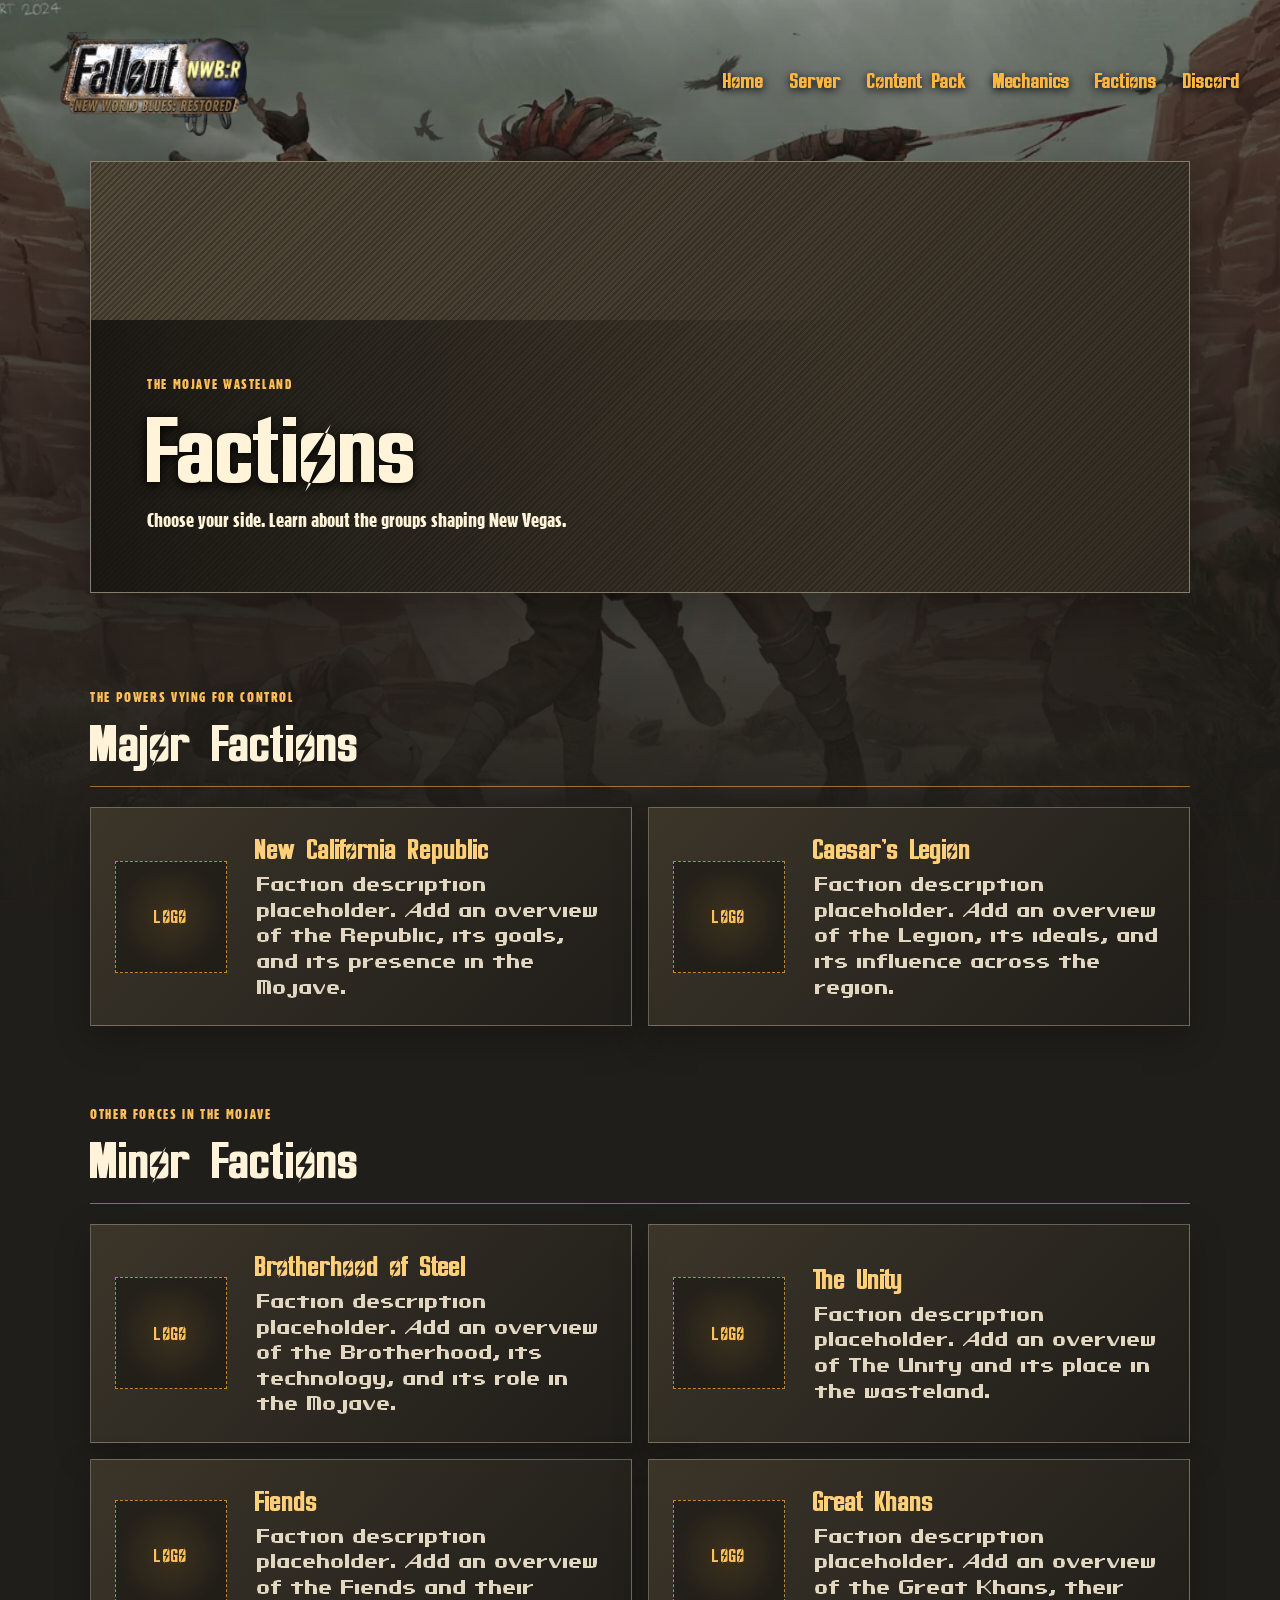
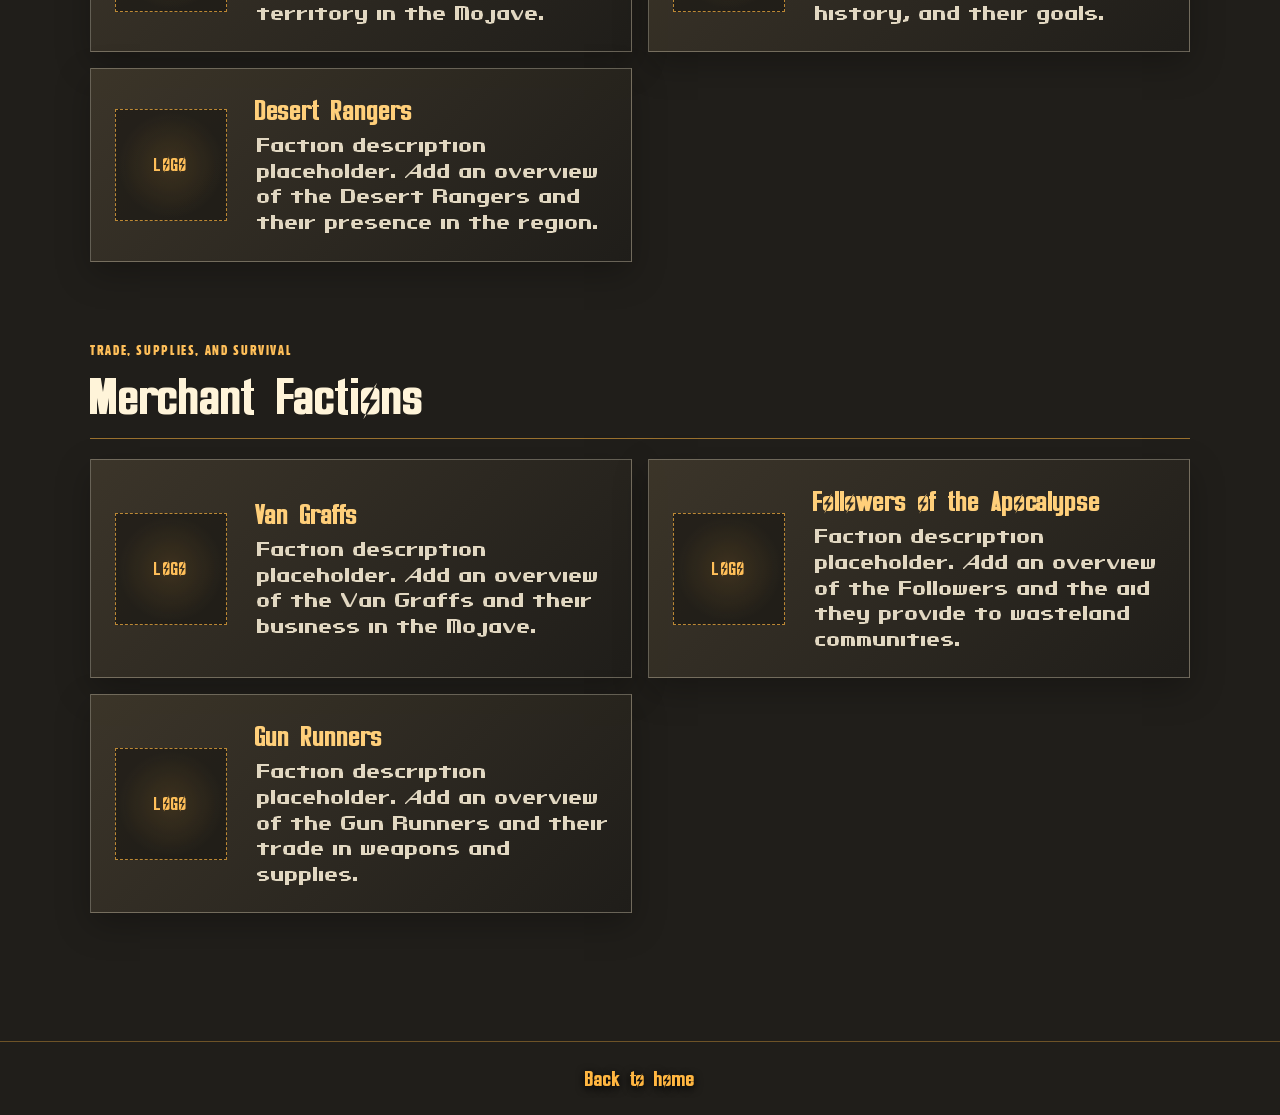
==== factions.html @ 542aeb46 "Add files via upload" ====
<!doctype html>
<html lang="en">
<head>
  <meta charset="utf-8">
  <meta name="viewport" content="width=device-width, initial-scale=1">
  <meta name="description" content="Meet the major, minor, and merchant factions of New World Blues.">
  <link rel="stylesheet" href="factions.css">
  <title>Factions | GFallout: New Vegas</title>
</head>
<body class="factions-page">
  <header class="site-header">
    <a class="site-logo" href="index.html" aria-label="GFallout home">
      <img src="logo.png" alt="GFallout">
    </a>
    <nav class="site-nav" aria-label="Main navigation">
      <a href="index.html">Home</a>
      <a href="server.html">Server</a>
      <a href="content-pack.html">Content Pack</a>
      <a href="mechanics.html">Mechanics</a>
      <a href="factions.html" aria-current="page">Factions</a>
      <a href="https://discord.gg/ymjm2Yqm83" target="_blank" rel="noopener noreferrer">Discord</a>
    </nav>
  </header>

  <main class="factions-content">
    <section class="factions-hero" aria-labelledby="page-title">
      <div class="background-placeholder" role="img" aria-label="Placeholder for faction background image">
      </div>
      <div class="hero-copy">
        <p class="eyebrow">The Mojave Wasteland</p>
        <h1 id="page-title">Factions</h1>
        <p>Choose your side. Learn about the groups shaping New Vegas.</p>
      </div>
    </section>

    <section class="faction-group" id="major-factions" aria-labelledby="major-title">
      <div class="group-heading">
        <p class="eyebrow">The powers vying for control</p>
        <h2 id="major-title">Major Factions</h2>
      </div>
      <div class="faction-list">
        <article class="faction-card">
          <div class="faction-logo-placeholder" role="img" aria-label="New California Republic logo placeholder">
            Logo
          </div>
          <div class="faction-details">
            <h3>New California Republic</h3>
            <p>Faction description placeholder. Add an overview of the Republic, its goals, and its presence in the Mojave.</p>
          </div>
        </article>
        <article class="faction-card">
          <div class="faction-logo-placeholder" role="img" aria-label="Caesar's Legion logo placeholder">
            Logo
          </div>
          <div class="faction-details">
            <h3>Caesar's Legion</h3>
            <p>Faction description placeholder. Add an overview of the Legion, its ideals, and its influence across the region.</p>
          </div>
        </article>
      </div>
    </section>

    <section class="faction-group" id="minor-factions" aria-labelledby="minor-title">
      <div class="group-heading">
        <p class="eyebrow">Other forces in the Mojave</p>
        <h2 id="minor-title">Minor Factions</h2>
      </div>
      <div class="faction-list">
        <article class="faction-card">
          <div class="faction-logo-placeholder" role="img" aria-label="Brotherhood of Steel logo placeholder">
            Logo
          </div>
          <div class="faction-details">
            <h3>Brotherhood of Steel</h3>
            <p>Faction description placeholder. Add an overview of the Brotherhood, its technology, and its role in the Mojave.</p>
          </div>
        </article>
        <article class="faction-card">
          <div class="faction-logo-placeholder" role="img" aria-label="The Unity logo placeholder">
            Logo
          </div>
          <div class="faction-details">
            <h3>The Unity</h3>
            <p>Faction description placeholder. Add an overview of The Unity and its place in the wasteland.</p>
          </div>
        </article>
        <article class="faction-card">
          <div class="faction-logo-placeholder" role="img" aria-label="Fiends logo placeholder">
            Logo
          </div>
          <div class="faction-details">
            <h3>Fiends</h3>
            <p>Faction description placeholder. Add an overview of the Fiends and their territory in the Mojave.</p>
          </div>
        </article>
        <article class="faction-card">
          <div class="faction-logo-placeholder" role="img" aria-label="Great Khans logo placeholder">
            Logo
          </div>
          <div class="faction-details">
            <h3>Great Khans</h3>
            <p>Faction description placeholder. Add an overview of the Great Khans, their history, and their goals.</p>
          </div>
        </article>
        <article class="faction-card">
          <div class="faction-logo-placeholder" role="img" aria-label="Desert Rangers logo placeholder">
            Logo
          </div>
          <div class="faction-details">
            <h3>Desert Rangers</h3>
            <p>Faction description placeholder. Add an overview of the Desert Rangers and their presence in the region.</p>
          </div>
        </article>
      </div>
    </section>

    <section class="faction-group" id="merchant-factions" aria-labelledby="merchant-title">
      <div class="group-heading">
        <p class="eyebrow">Trade, supplies, and survival</p>
        <h2 id="merchant-title">Merchant Factions</h2>
      </div>
      <div class="faction-list">
        <article class="faction-card">
          <div class="faction-logo-placeholder" role="img" aria-label="Van Graffs logo placeholder">
            Logo
          </div>
          <div class="faction-details">
            <h3>Van Graffs</h3>
            <p>Faction description placeholder. Add an overview of the Van Graffs and their business in the Mojave.</p>
          </div>
        </article>
        <article class="faction-card">
          <div class="faction-logo-placeholder" role="img" aria-label="Followers of the Apocalypse logo placeholder">
            Logo
          </div>
          <div class="faction-details">
            <h3>Followers of the Apocalypse</h3>
            <p>Faction description placeholder. Add an overview of the Followers and the aid they provide to wasteland communities.</p>
          </div>
        </article>
        <article class="faction-card">
          <div class="faction-logo-placeholder" role="img" aria-label="Gun Runners logo placeholder">
            Logo
          </div>
          <div class="faction-details">
            <h3>Gun Runners</h3>
            <p>Faction description placeholder. Add an overview of the Gun Runners and their trade in weapons and supplies.</p>
          </div>
        </article>
      </div>
    </section>
  </main>

  <footer class="site-footer">
    <a href="home.html">Back to home</a>
  </footer>
</body>
</html>
---- factions.css ----
@font-face {
  font-family: "JH_FALLOUT";
  src: url("JH_FALLOUT.TTF") format("truetype");
  font-weight: normal;
  font-style: normal;
  font-display: swap;
}

@font-face {
  font-family: "TT0807M";
  src: url("TT0807M_.TTF") format("truetype");
  font-weight: normal;
  font-style: normal;
  font-display: swap;
}

@font-face {
  font-family: "Overseer";
  src: url("Overseer.otf") format("opentype");
  font-weight: normal;
  font-style: normal;
  font-display: swap;
}

:root {
  color-scheme: dark;
  color: #fff4d9;
  background: #201e1a;
  font-family: "TT0807M", sans-serif;
  font-synthesis: none;
  text-rendering: optimizeLegibility;
  -webkit-font-smoothing: antialiased;
  -moz-osx-font-smoothing: grayscale;
}

* {
  box-sizing: border-box;
}

body {
  min-width: 320px;
  min-height: 100vh;
  margin: 0;
  background:
    linear-gradient(180deg, rgb(25 22 17 / 35%), #201e1a 58rem),
    #201e1a url("faction_background.webp") center top / cover fixed;
}

a {
  color: inherit;
  text-decoration: none;
}

a:focus-visible {
  outline: 3px solid #ffe0a3;
  outline-offset: 4px;
}

.site-header {
  position: relative;
  z-index: 1;
  display: flex;
  width: min(100% - 3rem, 1200px);
  align-items: center;
  justify-content: space-between;
  gap: 2rem;
  margin-inline: auto;
  padding-block: 1rem;
}

.site-logo img {
  display: block;
  width: clamp(9rem, 18vw, 15rem);
  height: auto;
}

.site-nav {
  display: flex;
  flex-wrap: wrap;
  justify-content: flex-end;
  gap: clamp(0.75rem, 2vw, 1.75rem);
}

.site-nav a,
.site-footer a {
  color: #ffb641;
  font-family: "Overseer", sans-serif;
  font-size: clamp(1rem, 1.7vw, 1.4rem);
  text-shadow: 0 2px 8px #000;
  transition: color 180ms ease;
}

.site-nav a:hover,
.site-footer a:hover {
  color: #ffe0a3;
}

.factions-content {
  width: min(100% - 2rem, 1100px);
  margin-inline: auto;
  padding-bottom: 3rem;
}

.factions-hero {
  position: relative;
  display: grid;
  min-height: clamp(15rem, 35vw, 27rem);
  align-items: end;
  overflow: hidden;
  margin-bottom: clamp(3rem, 8vw, 6rem);
  border: 1px solid rgb(255 244 217 / 36%);
  background: #413a2e;
  box-shadow: 0 1rem 3rem rgb(0 0 0 / 35%);
}

.background-placeholder {
  position: absolute;
  inset: 0;
  display: grid;
  place-items: center;
  background:
    linear-gradient(135deg, rgb(28 25 20 / 35%), rgb(28 25 20 / 75%)),
    repeating-linear-gradient(135deg, #75664e 0 2px, #514838 2px 4px);
  color: rgb(255 244 217 / 80%);
  font-family: "TT0807M", sans-serif;
  font-size: clamp(1rem, 2vw, 1.4rem);
  letter-spacing: 0.08em;
  text-align: center;
  text-shadow: 0 2px 8px #000;
}

.background-placeholder span {
  padding: 0.8rem 1.2rem;
  border: 1px dashed rgb(255 244 217 / 65%);
  background: rgb(32 30 26 / 48%);
}

.hero-copy {
  position: relative;
  width: min(100%, 48rem);
  padding: clamp(1.5rem, 5vw, 3.5rem);
  background: linear-gradient(90deg, rgb(20 18 15 / 88%), transparent);
}

.eyebrow {
  margin: 0 0 0.5rem;
  color: #ffbf59;
  font-size: 0.85rem;
  letter-spacing: 0.12em;
  text-transform: uppercase;
}

h1,
h2,
h3,
p {
  margin-top: 0;
}

h1,
h2,
h3 {
  font-family: "Overseer", sans-serif;
  font-weight: normal;
}

h1 {
  margin-bottom: 0.5rem;
  font-size: clamp(3rem, 8vw, 6rem);
  line-height: 1;
  text-shadow: 0 3px 12px #000;
}

.hero-copy > p:last-child {
  max-width: 36rem;
  margin-bottom: 0;
  font-size: clamp(1rem, 2vw, 1.25rem);
  line-height: 1.6;
}

.faction-group {
  margin-bottom: clamp(3rem, 7vw, 5rem);
  scroll-margin-top: 2rem;
}

.group-heading {
  margin-bottom: 1.25rem;
  padding-bottom: 0.8rem;
  border-bottom: 1px solid rgb(255 182 65 / 55%);
}

.group-heading h2 {
  margin-bottom: 0;
  font-size: clamp(2rem, 5vw, 3.25rem);
}

.faction-list {
  display: grid;
  grid-template-columns: repeat(2, minmax(0, 1fr));
  gap: 1rem;
}

.faction-card {
  display: grid;
  min-height: 11rem;
  grid-template-columns: 7rem minmax(0, 1fr);
  align-items: center;
  gap: clamp(1rem, 3vw, 1.75rem);
  padding: clamp(1rem, 3vw, 1.5rem);
  border: 1px solid rgb(255 244 217 / 30%);
  background: linear-gradient(135deg, rgb(61 54 42 / 94%), rgb(31 29 25 / 94%));
  box-shadow: 0 0.75rem 2rem rgb(0 0 0 / 25%);
}

.faction-logo-placeholder {
  display: grid;
  width: 7rem;
  aspect-ratio: 1;
  place-items: center;
  border: 1px dashed rgb(255 182 65 / 70%);
  background:
    radial-gradient(circle, rgb(255 182 65 / 12%), transparent 68%),
    rgb(20 19 16 / 55%);
  color: #ffbf59;
  font-family: "Overseer", sans-serif;
  font-size: 1.15rem;
  letter-spacing: 0.08em;
  text-transform: uppercase;
}

.faction-details h3 {
  margin-bottom: 0.5rem;
  color: #ffcf7a;
  font-size: clamp(1.3rem, 2.5vw, 1.8rem);
}

.faction-details p {
  margin-bottom: 0;
  color: #e1d7c1;
  font-family: "JH_FALLOUT", sans-serif;
  font-size: 1rem;
  font-weight: normal;
  line-height: 1.6;
}

.site-footer {
  padding: 1.5rem;
  border-top: 1px solid rgb(255 182 65 / 35%);
  text-align: center;
}

.info-content {
  width: min(100% - 2rem, 1100px);
  margin-inline: auto;
  padding-bottom: 3rem;
}

.info-hero {
  margin-bottom: clamp(2rem, 6vw, 4rem);
}

.info-panel {
  margin-bottom: 1.25rem;
  padding: clamp(1.25rem, 4vw, 2rem);
  border: 1px solid rgb(255 244 217 / 30%);
  background: linear-gradient(135deg, rgb(61 54 42 / 94%), rgb(31 29 25 / 94%));
  box-shadow: 0 0.75rem 2rem rgb(0 0 0 / 25%);
}

.info-panel h2 {
  margin-bottom: 0.65rem;
  color: #ffcf7a;
  font-size: clamp(1.5rem, 3vw, 2rem);
}

.info-panel p {
  margin-bottom: 0;
  color: #e1d7c1;
  font-family: "JH_FALLOUT", sans-serif;
  font-size: 1rem;
  font-weight: normal;
  line-height: 1.7;
}

.server-address {
  display: block;
  margin-top: 0.75rem;
  padding: 1rem;
  border: 1px dashed rgb(255 182 65 / 70%);
  background: rgb(20 19 16 / 55%);
  color: #ffcf7a;
  font-family: "TT0807M", sans-serif;
  font-size: clamp(1.15rem, 3vw, 1.75rem);
  overflow-wrap: anywhere;
}

.info-actions {
  display: flex;
  flex-wrap: wrap;
  gap: 1rem;
  margin-top: 1.5rem;
}

.info-actions a {
  padding: 0.7rem 1rem;
  border: 1px solid #ffb641;
  color: #ffcf7a;
  font-family: "Overseer", sans-serif;
  font-size: 1.1rem;
}

.info-actions a:hover {
  background: rgb(255 182 65 / 14%);
}

.mechanics-list .faction-card {
  grid-template-columns: minmax(0, 1fr);
}

.mechanics-list .faction-details h3 {
  margin-bottom: 0.6rem;
}

@media (max-width: 700px) {
  body {
    background-attachment: scroll;
  }

  .site-header {
    width: min(100% - 2rem, 1200px);
    align-items: flex-start;
    flex-direction: column;
    gap: 0.75rem;
  }

  .site-nav {
    justify-content: flex-start;
  }

  .faction-list {
    grid-template-columns: 1fr;
  }
}

@media (max-width: 420px) {
  .faction-card {
    grid-template-columns: 5rem minmax(0, 1fr);
    gap: 0.85rem;
  }

  .faction-logo-placeholder {
    width: 5rem;
  }
}
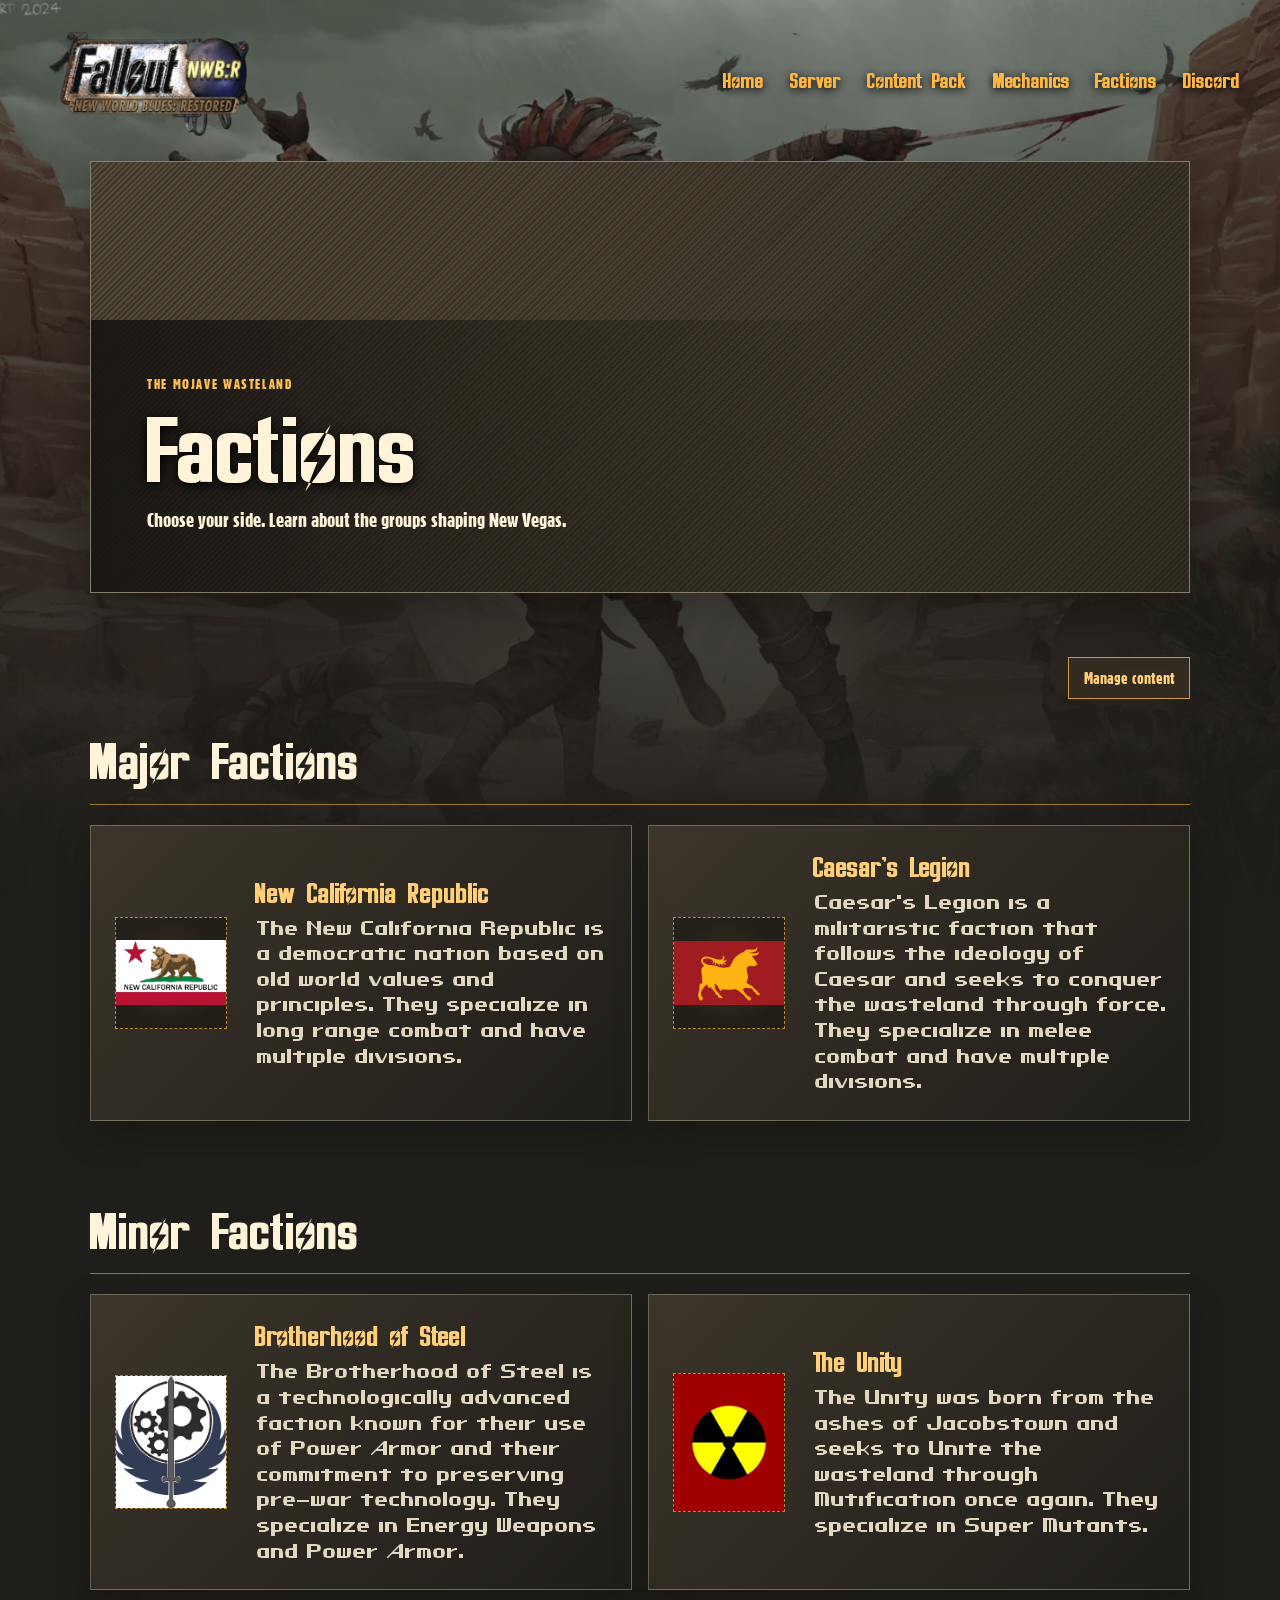
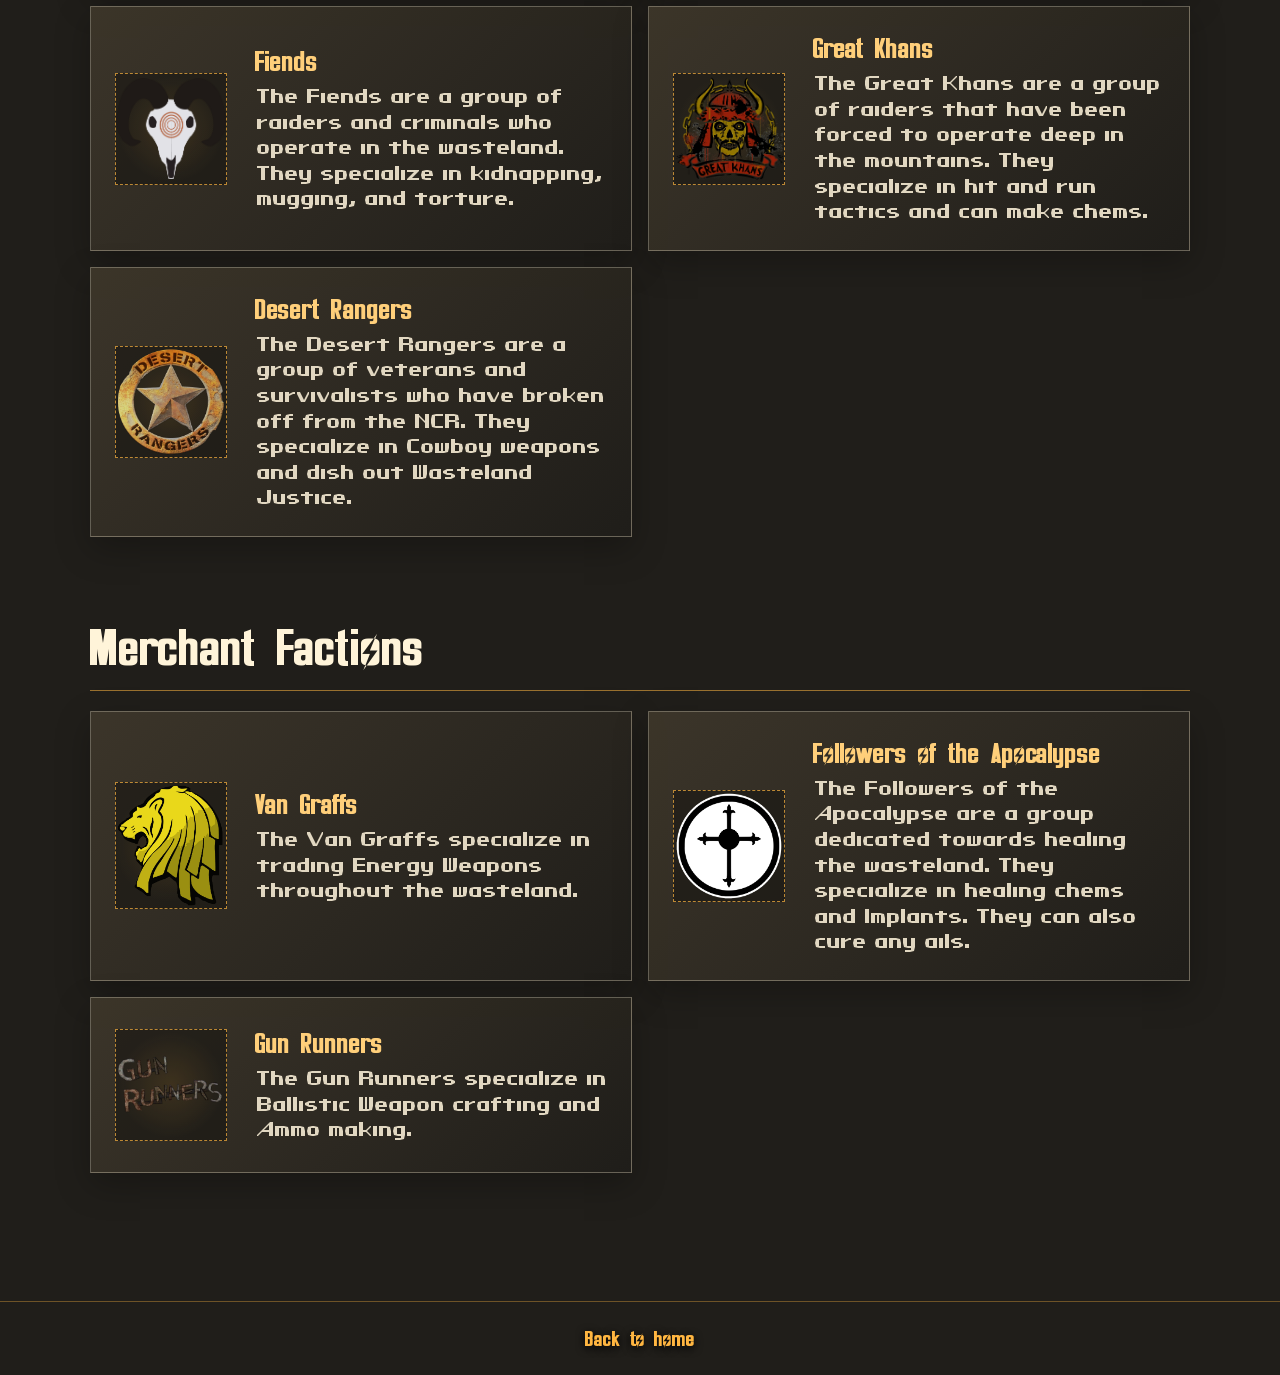
==== commit 8090ca27: "Add files via upload" ====
--- a/factions.html
+++ b/factions.html
@@ -9,11 +9,11 @@
 </head>
 <body class="factions-page">
   <header class="site-header">
-    <a class="site-logo" href="index.html" aria-label="GFallout home">
+    <a class="site-logo" href="home.html" aria-label="GFallout home">
       <img src="logo.png" alt="GFallout">
     </a>
     <nav class="site-nav" aria-label="Main navigation">
-      <a href="index.html">Home</a>
+      <a href="home.html">Home</a>
       <a href="server.html">Server</a>
       <a href="content-pack.html">Content Pack</a>
       <a href="mechanics.html">Mechanics</a>
@@ -33,122 +33,13 @@
       </div>
     </section>
 
-    <section class="faction-group" id="major-factions" aria-labelledby="major-title">
-      <div class="group-heading">
-        <p class="eyebrow">The powers vying for control</p>
-        <h2 id="major-title">Major Factions</h2>
-      </div>
-      <div class="faction-list">
-        <article class="faction-card">
-          <div class="faction-logo-placeholder" role="img" aria-label="New California Republic logo placeholder">
-            Logo
-          </div>
-          <div class="faction-details">
-            <h3>New California Republic</h3>
-            <p>Faction description placeholder. Add an overview of the Republic, its goals, and its presence in the Mojave.</p>
-          </div>
-        </article>
-        <article class="faction-card">
-          <div class="faction-logo-placeholder" role="img" aria-label="Caesar's Legion logo placeholder">
-            Logo
-          </div>
-          <div class="faction-details">
-            <h3>Caesar's Legion</h3>
-            <p>Faction description placeholder. Add an overview of the Legion, its ideals, and its influence across the region.</p>
-          </div>
-        </article>
-      </div>
-    </section>
-
-    <section class="faction-group" id="minor-factions" aria-labelledby="minor-title">
-      <div class="group-heading">
-        <p class="eyebrow">Other forces in the Mojave</p>
-        <h2 id="minor-title">Minor Factions</h2>
-      </div>
-      <div class="faction-list">
-        <article class="faction-card">
-          <div class="faction-logo-placeholder" role="img" aria-label="Brotherhood of Steel logo placeholder">
-            Logo
-          </div>
-          <div class="faction-details">
-            <h3>Brotherhood of Steel</h3>
-            <p>Faction description placeholder. Add an overview of the Brotherhood, its technology, and its role in the Mojave.</p>
-          </div>
-        </article>
-        <article class="faction-card">
-          <div class="faction-logo-placeholder" role="img" aria-label="The Unity logo placeholder">
-            Logo
-          </div>
-          <div class="faction-details">
-            <h3>The Unity</h3>
-            <p>Faction description placeholder. Add an overview of The Unity and its place in the wasteland.</p>
-          </div>
-        </article>
-        <article class="faction-card">
-          <div class="faction-logo-placeholder" role="img" aria-label="Fiends logo placeholder">
-            Logo
-          </div>
-          <div class="faction-details">
-            <h3>Fiends</h3>
-            <p>Faction description placeholder. Add an overview of the Fiends and their territory in the Mojave.</p>
-          </div>
-        </article>
-        <article class="faction-card">
-          <div class="faction-logo-placeholder" role="img" aria-label="Great Khans logo placeholder">
-            Logo
-          </div>
-          <div class="faction-details">
-            <h3>Great Khans</h3>
-            <p>Faction description placeholder. Add an overview of the Great Khans, their history, and their goals.</p>
-          </div>
-        </article>
-        <article class="faction-card">
-          <div class="faction-logo-placeholder" role="img" aria-label="Desert Rangers logo placeholder">
-            Logo
-          </div>
-          <div class="faction-details">
-            <h3>Desert Rangers</h3>
-            <p>Faction description placeholder. Add an overview of the Desert Rangers and their presence in the region.</p>
-          </div>
-        </article>
-      </div>
-    </section>
-
-    <section class="faction-group" id="merchant-factions" aria-labelledby="merchant-title">
-      <div class="group-heading">
-        <p class="eyebrow">Trade, supplies, and survival</p>
-        <h2 id="merchant-title">Merchant Factions</h2>
-      </div>
-      <div class="faction-list">
-        <article class="faction-card">
-          <div class="faction-logo-placeholder" role="img" aria-label="Van Graffs logo placeholder">
-            Logo
-          </div>
-          <div class="faction-details">
-            <h3>Van Graffs</h3>
-            <p>Faction description placeholder. Add an overview of the Van Graffs and their business in the Mojave.</p>
-          </div>
-        </article>
-        <article class="faction-card">
-          <div class="faction-logo-placeholder" role="img" aria-label="Followers of the Apocalypse logo placeholder">
-            Logo
-          </div>
-          <div class="faction-details">
-            <h3>Followers of the Apocalypse</h3>
-            <p>Faction description placeholder. Add an overview of the Followers and the aid they provide to wasteland communities.</p>
-          </div>
-        </article>
-        <article class="faction-card">
-          <div class="faction-logo-placeholder" role="img" aria-label="Gun Runners logo placeholder">
-            Logo
-          </div>
-          <div class="faction-details">
-            <h3>Gun Runners</h3>
-            <p>Faction description placeholder. Add an overview of the Gun Runners and their trade in weapons and supplies.</p>
-          </div>
-        </article>
-      </div>
-    </section>
+<div class="admin-bar"><button type="button" id="manage-button">Manage content</button></div>
+<p id="content-status" role="status">Loading content…</p><div id="content-groups"></div>
+<dialog id="admin-dialog"><div class="dialog-heading"><div><p class="eyebrow">Administration</p><h2>Manage content</h2></div><button type="button" id="close-admin" aria-label="Close">×</button></div>
+<p>Save changes to the GitHub repository that publishes this site. GitHub Pages may take a few minutes to update.</p>
+<form id="login-form"><label>Repository owner <input name="owner" required autocomplete="off"></label><label>Repository name <input name="repo" required autocomplete="off"></label><label>Publishing branch <input name="branch" value="main" required></label><label>Content file path <input name="path" value="site-content.json" required></label><label>GitHub token <input name="token" type="password" required autocomplete="off"></label><p class="form-help">Use a fine-grained token with read and write access to Contents for this repository. The token stays in this tab’s memory and is cleared when you sign out or close the page.</p><button>Connect</button></form>
+<div id="editor" hidden><div class="editor-actions"><button type="button" id="new-item">Add new</button><button type="button" id="logout">Sign out</button></div><div id="admin-list"></div>
+<form id="item-form" hidden><h3 id="form-title">Add new</h3><label>Name <input name="name" maxlength="100" required></label><label id="category-label">Category <select name="category"><option value="major">Major</option><option value="minor">Minor</option><option value="merchant">Merchant</option></select></label><label>Description <textarea name="description" maxlength="2000" rows="5" required></textarea></label><label id="image-label">Faction logo <input name="image" type="file" accept="image/png,image/jpeg,image/webp"></label><p id="image-help" class="form-help">Images are automatically center-cropped to a square. Leave empty to keep the current logo.</p><img id="logo-preview" class="logo-preview" alt="Logo preview" hidden><label class="check-label"><input name="visible" type="checkbox" checked> Visible to visitors</label><div class="editor-actions"><button type="submit">Save changes</button><button type="button" id="cancel-edit">Cancel</button></div></form></div><p id="admin-status" role="status"></p></dialog><script src="content.js" defer></script>
   </main>
 
   <footer class="site-footer">
@@ -156,3 +47,4 @@
   </footer>
 </body>
 </html>
+
--- a/factions.css
+++ b/factions.css
@@ -212,7 +212,7 @@
   box-shadow: 0 0.75rem 2rem rgb(0 0 0 / 25%);
 }
 
-.faction-logo-placeholder {
+.faction-logo {
   display: grid;
   width: 7rem;
   aspect-ratio: 1;
@@ -228,6 +228,13 @@
   text-transform: uppercase;
 }
 
+.faction-logo img {
+  display: block;
+  width: 100%;
+  height: 100%;
+  object-fit: contain;
+}
+
 .faction-details h3 {
   margin-bottom: 0.5rem;
   color: #ffcf7a;
@@ -314,11 +321,41 @@
 }
 
 .mechanics-list .faction-card {
-  grid-template-columns: minmax(0, 1fr);
+  grid-template-columns: minmax(8rem, 0.8fr) minmax(0, 1.4fr);
+}
+
+.mechanic-image {
+  display: grid;
+  width: 100%;
+  aspect-ratio: 16 / 10;
+  place-items: center;
+  overflow: hidden;
+  border: 1px dashed rgb(255 182 65 / 70%);
+  background:
+    linear-gradient(135deg, rgb(28 25 20 / 35%), rgb(28 25 20 / 75%)),
+    repeating-linear-gradient(135deg, #75664e 0 2px, #514838 2px 4px);
+  color: rgb(255 244 217 / 80%);
+  font-size: 0.85rem;
+  letter-spacing: 0.08em;
+  text-align: center;
+  text-shadow: 0 2px 8px #000;
+}
+
+.mechanic-image img {
+  display: block;
+  width: 100%;
+  height: 100%;
+  object-fit: cover;
 }
 
 .mechanics-list .faction-details h3 {
   margin-bottom: 0.6rem;
+}
+
+@media (max-width: 420px) {
+  .mechanics-list .faction-card {
+    grid-template-columns: minmax(0, 1fr);
+  }
 }
 
 @media (max-width: 700px) {
@@ -348,7 +385,29 @@
     gap: 0.85rem;
   }
 
-  .faction-logo-placeholder {
+  .faction-logo {
     width: 5rem;
   }
 }
+.admin-bar { display:flex; justify-content:flex-end; margin:-2rem 0 2rem; }
+button { cursor:pointer; border:1px solid #c9984c; background:#332b20; color:#ffcf7a; padding:.65rem .9rem; font:inherit; }
+button:hover { background:#59432a; }
+button:focus-visible, input:focus-visible, textarea:focus-visible, select:focus-visible { outline:3px solid #ffe0a3; outline-offset:2px; }
+.mechanic-card { grid-template-columns:1fr; }
+.empty-state { color:#d9ccb5; }
+dialog { width:min(95vw, 48rem); max-height:90vh; overflow:auto; border:1px solid #c9984c; background:#28241e; color:#fff4d9; padding:clamp(1rem,4vw,2rem); box-shadow:0 1rem 4rem #000; }
+dialog::backdrop { background:rgb(0 0 0 / 80%); }
+.dialog-heading { display:flex; justify-content:space-between; align-items:start; gap:1rem; }
+.dialog-heading h2 { font-size:2.5rem; margin-bottom:.5rem; }
+.dialog-heading button { font-size:1.5rem; line-height:1; }
+dialog p { line-height:1.5; color:#e1d7c1; }
+dialog form { display:grid; gap:.9rem; margin:1rem 0; }
+dialog label { display:grid; gap:.35rem; }
+dialog input:not([type=checkbox]), dialog textarea, dialog select { width:100%; padding:.65rem; border:1px solid #8d7857; background:#171511; color:#fff4d9; font:inherit; }
+dialog .check-label { display:flex; align-items:center; gap:.5rem; }
+.form-help { font-size:.85rem; margin:0; }
+.editor-actions { display:flex; flex-wrap:wrap; gap:.5rem; }
+.admin-row { display:flex; justify-content:space-between; align-items:center; gap:1rem; padding:.8rem 0; border-bottom:1px solid #66553a; }
+.logo-preview { width:7rem; height:7rem; object-fit:cover; border:1px solid #c9984c; }
+#admin-status { color:#ffcf7a; }
+@media(max-width:520px) { .admin-row { align-items:flex-start; flex-direction:column; } }
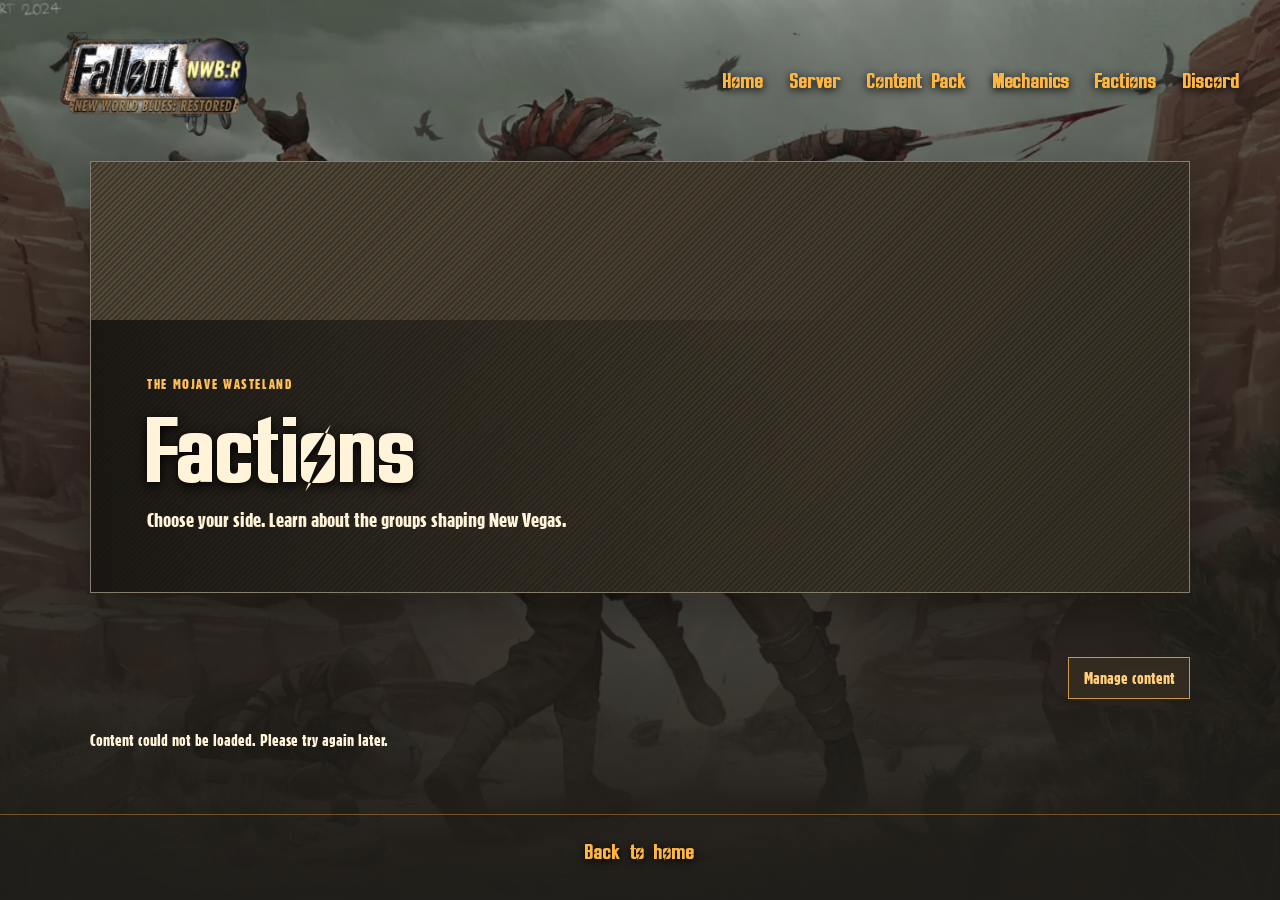
==== commit 85f03fae: "Add files via upload" ====
--- a/factions.html
+++ b/factions.html
@@ -36,10 +36,10 @@
 <div class="admin-bar"><button type="button" id="manage-button">Manage content</button></div>
 <p id="content-status" role="status">Loading content…</p><div id="content-groups"></div>
 <dialog id="admin-dialog"><div class="dialog-heading"><div><p class="eyebrow">Administration</p><h2>Manage content</h2></div><button type="button" id="close-admin" aria-label="Close">×</button></div>
-<p>Save changes to the GitHub repository that publishes this site. GitHub Pages may take a few minutes to update.</p>
-<form id="login-form"><label>Repository owner <input name="owner" required autocomplete="off"></label><label>Repository name <input name="repo" required autocomplete="off"></label><label>Publishing branch <input name="branch" value="main" required></label><label>Content file path <input name="path" value="site-content.json" required></label><label>GitHub token <input name="token" type="password" required autocomplete="off"></label><p class="form-help">Use a fine-grained token with read and write access to Contents for this repository. The token stays in this tab’s memory and is cleared when you sign out or close the page.</p><button>Connect</button></form>
+<p>Sign in with your editor account to update the live site.</p>
+<form id="login-form"><label>Email <input name="email" type="email" autocomplete="username" required></label><label>Password <input name="password" type="password" autocomplete="current-password" required></label><button>Sign in</button></form>
 <div id="editor" hidden><div class="editor-actions"><button type="button" id="new-item">Add new</button><button type="button" id="logout">Sign out</button></div><div id="admin-list"></div>
-<form id="item-form" hidden><h3 id="form-title">Add new</h3><label>Name <input name="name" maxlength="100" required></label><label id="category-label">Category <select name="category"><option value="major">Major</option><option value="minor">Minor</option><option value="merchant">Merchant</option></select></label><label>Description <textarea name="description" maxlength="2000" rows="5" required></textarea></label><label id="image-label">Faction logo <input name="image" type="file" accept="image/png,image/jpeg,image/webp"></label><p id="image-help" class="form-help">Images are automatically center-cropped to a square. Leave empty to keep the current logo.</p><img id="logo-preview" class="logo-preview" alt="Logo preview" hidden><label class="check-label"><input name="visible" type="checkbox" checked> Visible to visitors</label><div class="editor-actions"><button type="submit">Save changes</button><button type="button" id="cancel-edit">Cancel</button></div></form></div><p id="admin-status" role="status"></p></dialog><script src="content.js" defer></script>
+<form id="item-form" hidden><h3 id="form-title">Add new</h3><label>Name <input name="name" maxlength="100" required></label><label id="category-label">Category <select name="category"><option value="major">Major</option><option value="minor">Minor</option><option value="merchant">Merchant</option></select></label><label>Description <textarea name="description" maxlength="2000" rows="5" required></textarea></label><label id="image-label">Faction logo <input name="image" type="file" accept="image/png,image/jpeg,image/webp"></label><p id="image-help" class="form-help">Images are automatically center-cropped to a square. Leave empty to keep the current logo.</p><img id="logo-preview" class="logo-preview" alt="Logo preview" hidden><label class="check-label"><input name="visible" type="checkbox" checked> Visible to visitors</label><div class="editor-actions"><button type="submit">Save changes</button><button type="button" id="cancel-edit">Cancel</button></div></form></div><p id="admin-status" role="status"></p></dialog><script src="content.js?v=60bc88df8cea" defer></script>
   </main>
 
   <footer class="site-footer">
